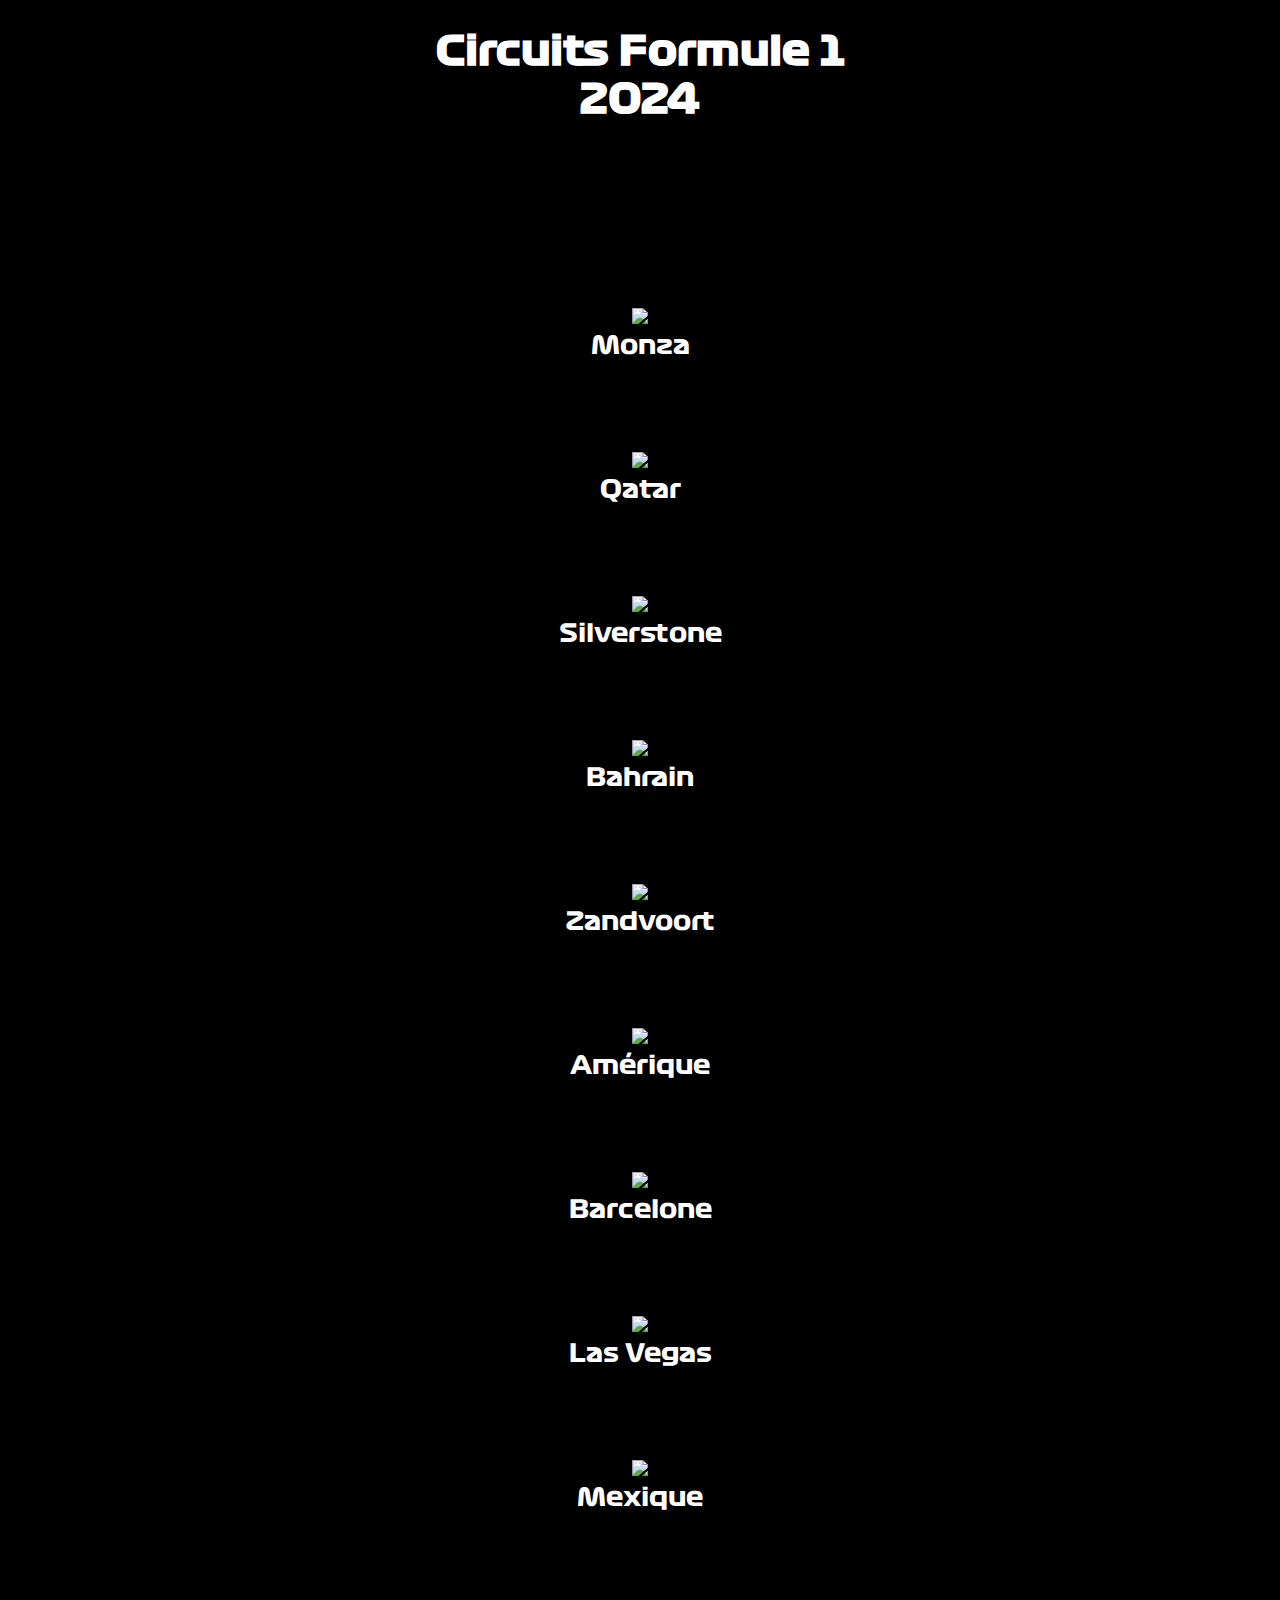
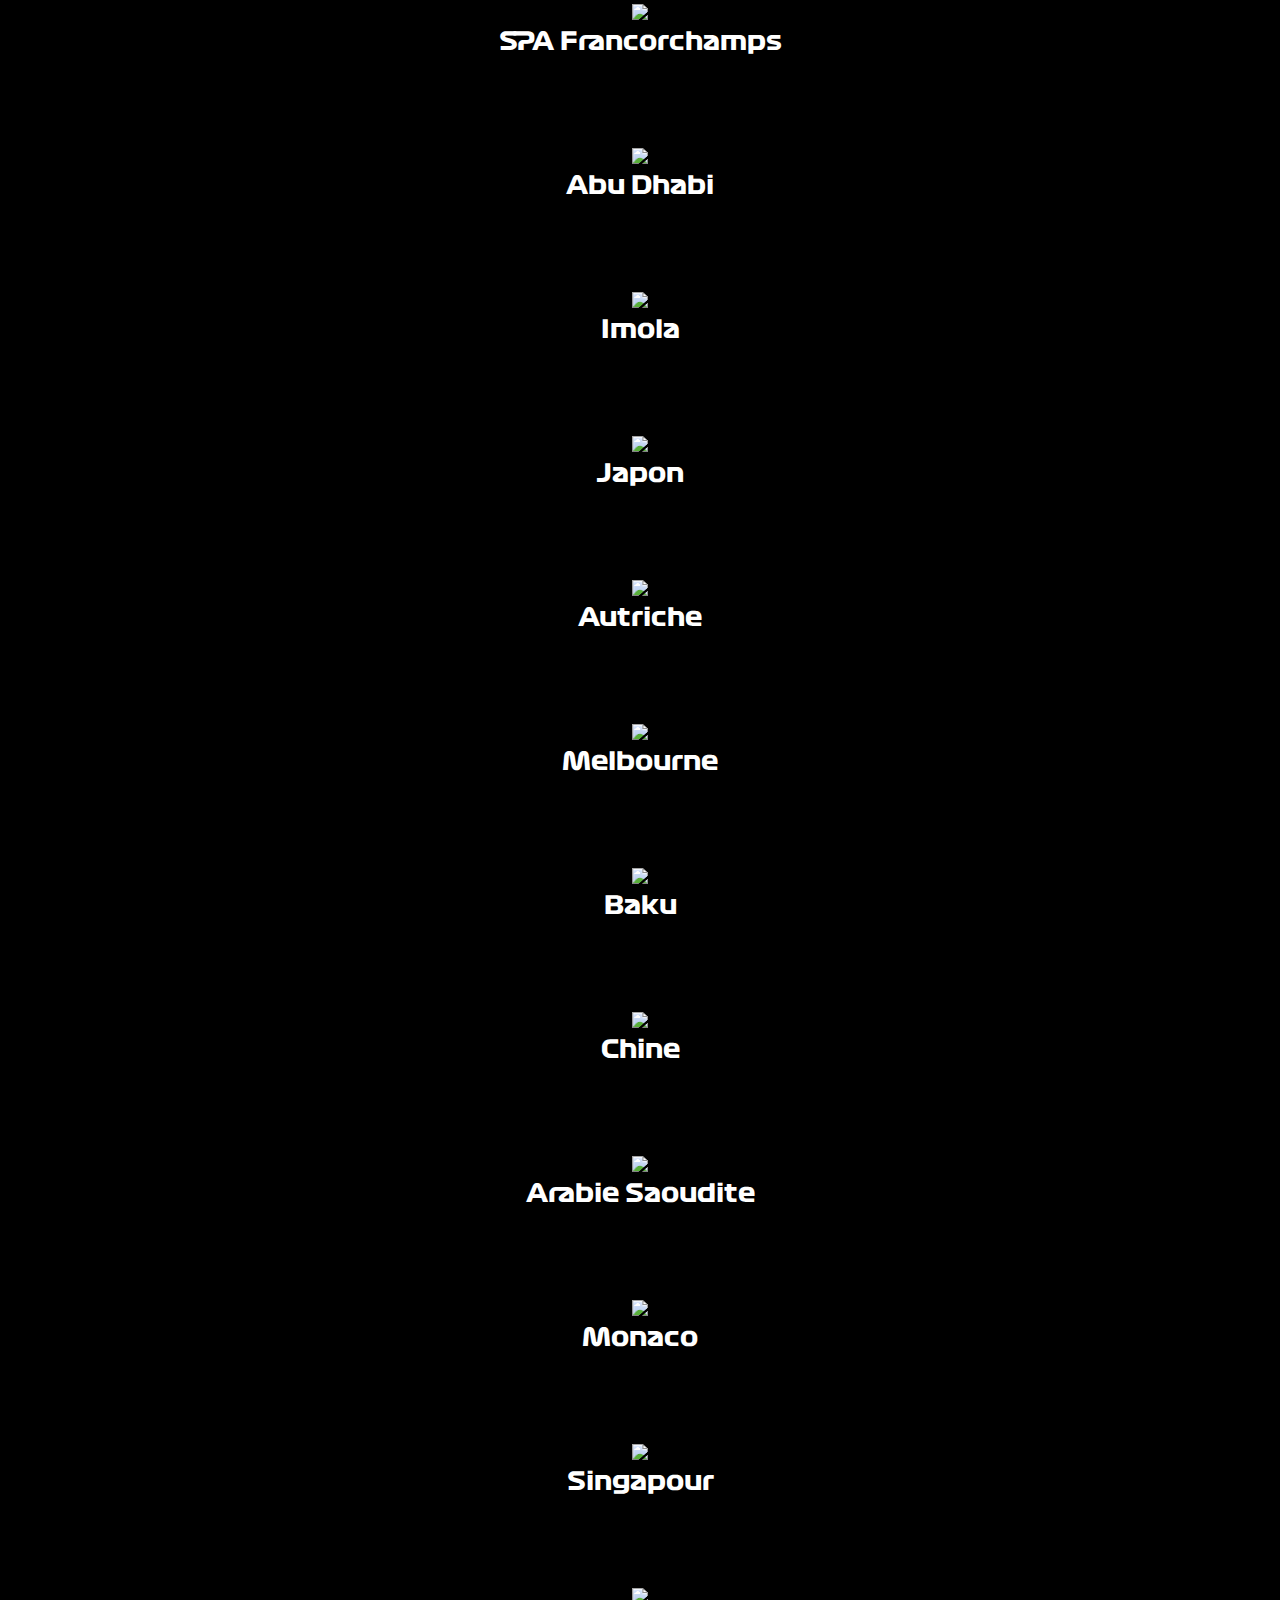
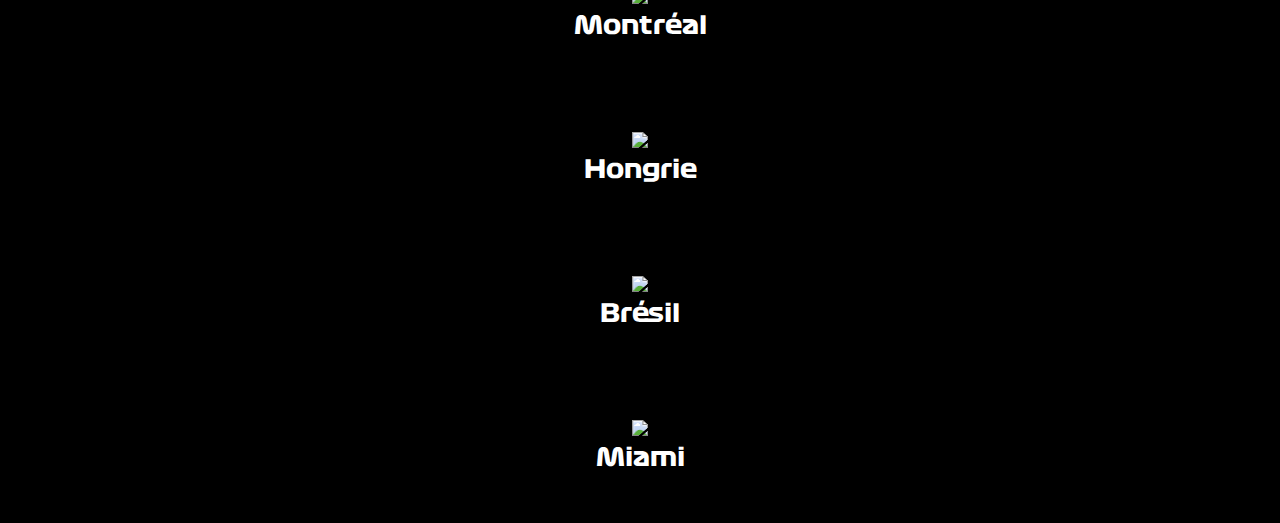
==== noaCad14.html @ b2163c83 "Add files via upload" ====
<!DOCTYPE html>
<html lang="fr">
<head>
    <meta charset="UTF-8">
    <meta name="viewport" content="width=device-width, initial-scale=1.0">
    <link rel="stylesheet" href="noaCad14.css">
    <title>Circuit Formule 1 2024</title>
</head>
<body>
    <h1>Circuits Formule 1<br>2024</h1>

    <div class="tracks">
        <img src="./IMGS/Italy-MONZA.png" width="300"/>
        <br/>
        <span>Monza</span>
    </div>

    <div class="tracks">
        <img src="./IMGS/Qatar.png" width="300"/>
        <br/>
        <span>Qatar</span>
    </div>

    <div class="tracks">
        <img src="./IMGS/Silverstone.png" width="300"/>
        <br/>
        <span>Silverstone</span>
    </div>

    <div class="tracks">
        <img src="./IMGS/bahrain.png" width="300"/>
        <br/>
        <span>Bahrain</span>
    </div>

    <div class="tracks">
        <img src="./IMGS/Zandvoort.png" width="300"/>
        <br/>
        <span>Zandvoort</span>
    </div>

    <div class="tracks">
        <img src="./IMGS/Amerique.png" width="300"/>
        <br/>
        <span>Amérique</span>
    </div>

    <div class="tracks">
        <img src="./IMGS/Barcelone.png" width="300"/>
        <br/>
        <span>Barcelone</span>
    </div>

    <div class="tracks">
        <img src="./IMGS/Las-Vegas.png" width="300"/>
        <br/>
        <span>Las Vegas</span>
    </div>

    <div class="tracks">
        <img src="./IMGS/Mexique.png" width="300"/>
        <br/>
        <span>Mexique</span>
    </div>

    <div class="tracks">
        <img src="./IMGS/Belgique-SPA.png" width="300"/>
        <br/>
        <span>SPA Francorchamps</span>
    </div>

    <div class="tracks">
        <img src="./IMGS/Abu Dhabi.png" width="300"/>
        <br/>
        <span>Abu Dhabi</span>
    </div>

    <div class="tracks">
        <img src="./IMGS/Imola.png" width="300"/>
        <br/>
        <span>Imola</span>
    </div>

    <div class="tracks">
        <img src="./IMGS/Japon.png" width="300"/>
        <br/>
        <span>Japon</span>
    </div>

    <div class="tracks">
        <img src="./IMGS/Autriche.png" width="300"/>
        <br/>
        <span>Autriche</span>
    </div>

    <div class="tracks">
        <img src="./IMGS/Melbourne.png" width="300"/>
        <br/>
        <span>Melbourne</span>
    </div>

    <div class="tracks">
        <img src="./IMGS/Baku.png" width="300"/>
        <br/>
        <span>Baku</span>
    </div>

    <div class="tracks">
        <img src="./IMGS/Chine.png" width="300"/>
        <br/>
        <span>Chine</span>
    </div>

    <div class="tracks">
        <img src="./IMGS/Arabie-Saoudite.png" width="300"/>
        <br/>
        <span>Arabie Saoudite</span>
    </div>

    <div class="tracks">
        <img src="./IMGS/Monaco.png" width="300"/>
        <br/>
        <span>Monaco</span>
    </div>

    <div class="tracks">
        <img src="./IMGS/Singapour.png" width="300"/>
        <br/>
        <span>Singapour</span>
    </div>

    <div class="tracks">
        <img src="./IMGS/Canada.png" width="300"/>
        <br/>
        <span>Montréal</span>
    </div>

    <div class="tracks">
        <img src="./IMGS/Hongrie.png" width="300"/>
        <br/>
        <span>Hongrie</span>
    </div>

    <div class="tracks">
        <img src="./IMGS/Bresil.png" width="300"/>
        <br/>
        <span>Brésil</span>
    </div>

    <div class="tracks">
        <img src="./IMGS/Miami.png" width="300"/>
        <br/>
        <span>Miami</span>
    </div>
    
</body>
</html>
---- noaCad14.css ----
@font-face {
    font-family: Formula1-Bold;
    src: url("./Formula1-Bold.otf");
}

body {
    background-color: black;
}

h1 {
    color: white;
    display: block;
    text-align: center;
    font-family: Formula1-Bold;
    margin-bottom: 4ch;
    font-size: 40px;
}
.tracks{
    padding: 2ch;
    display: block;
    color: white;
    font-family: Formula1-Bold;
    font-size: 25px;
    text-align: center;
}
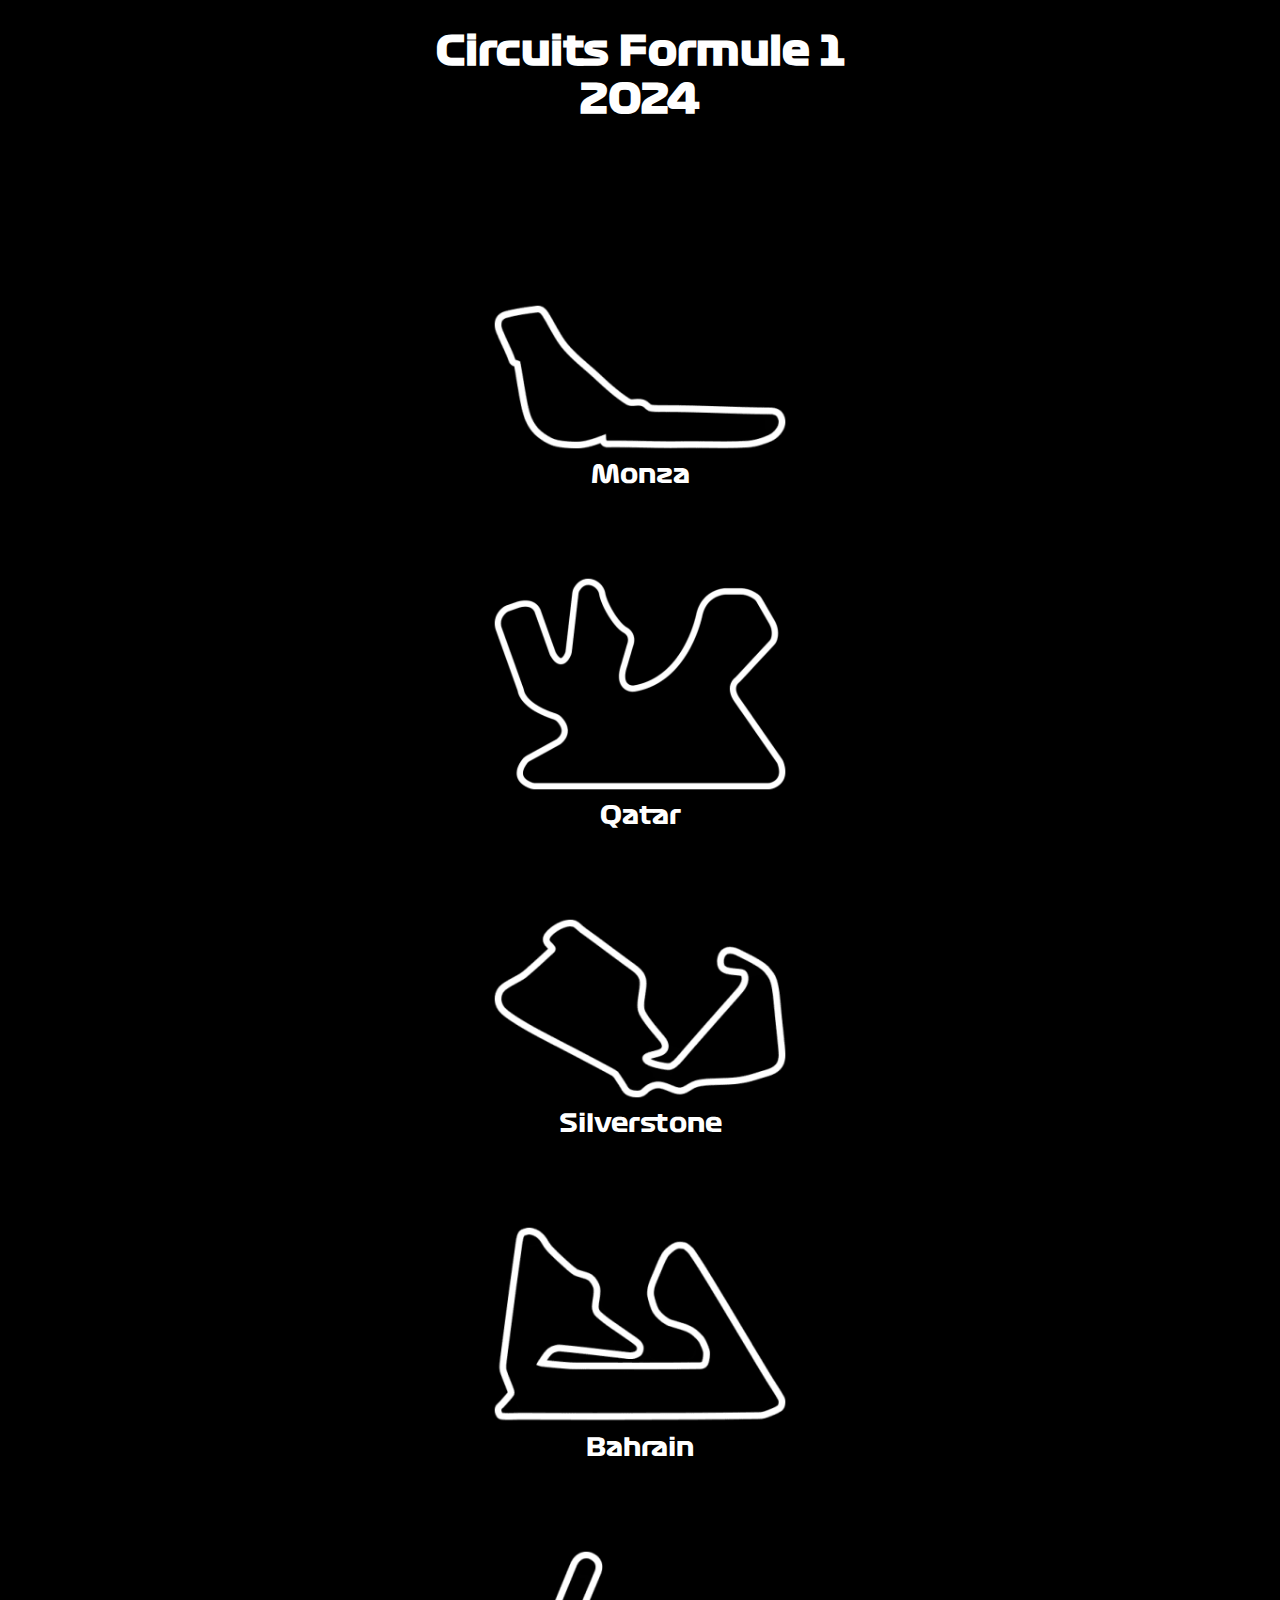
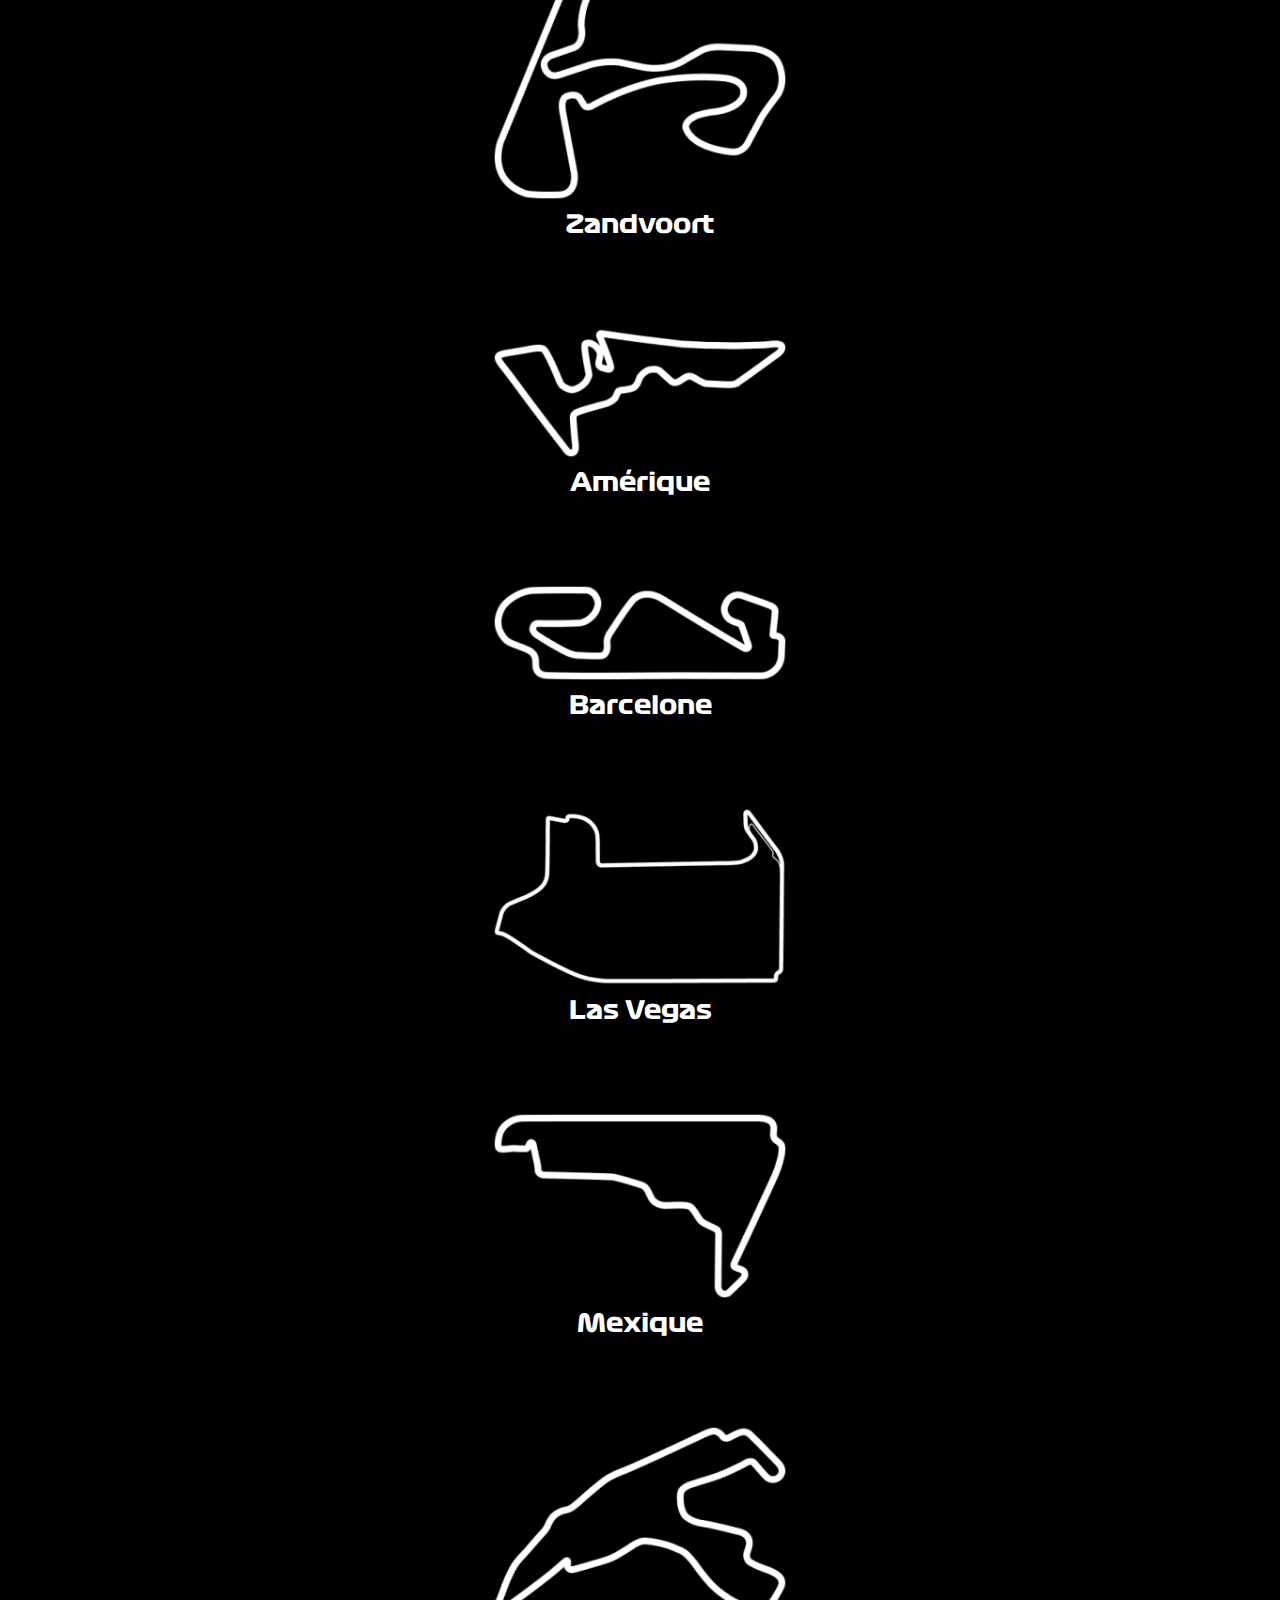
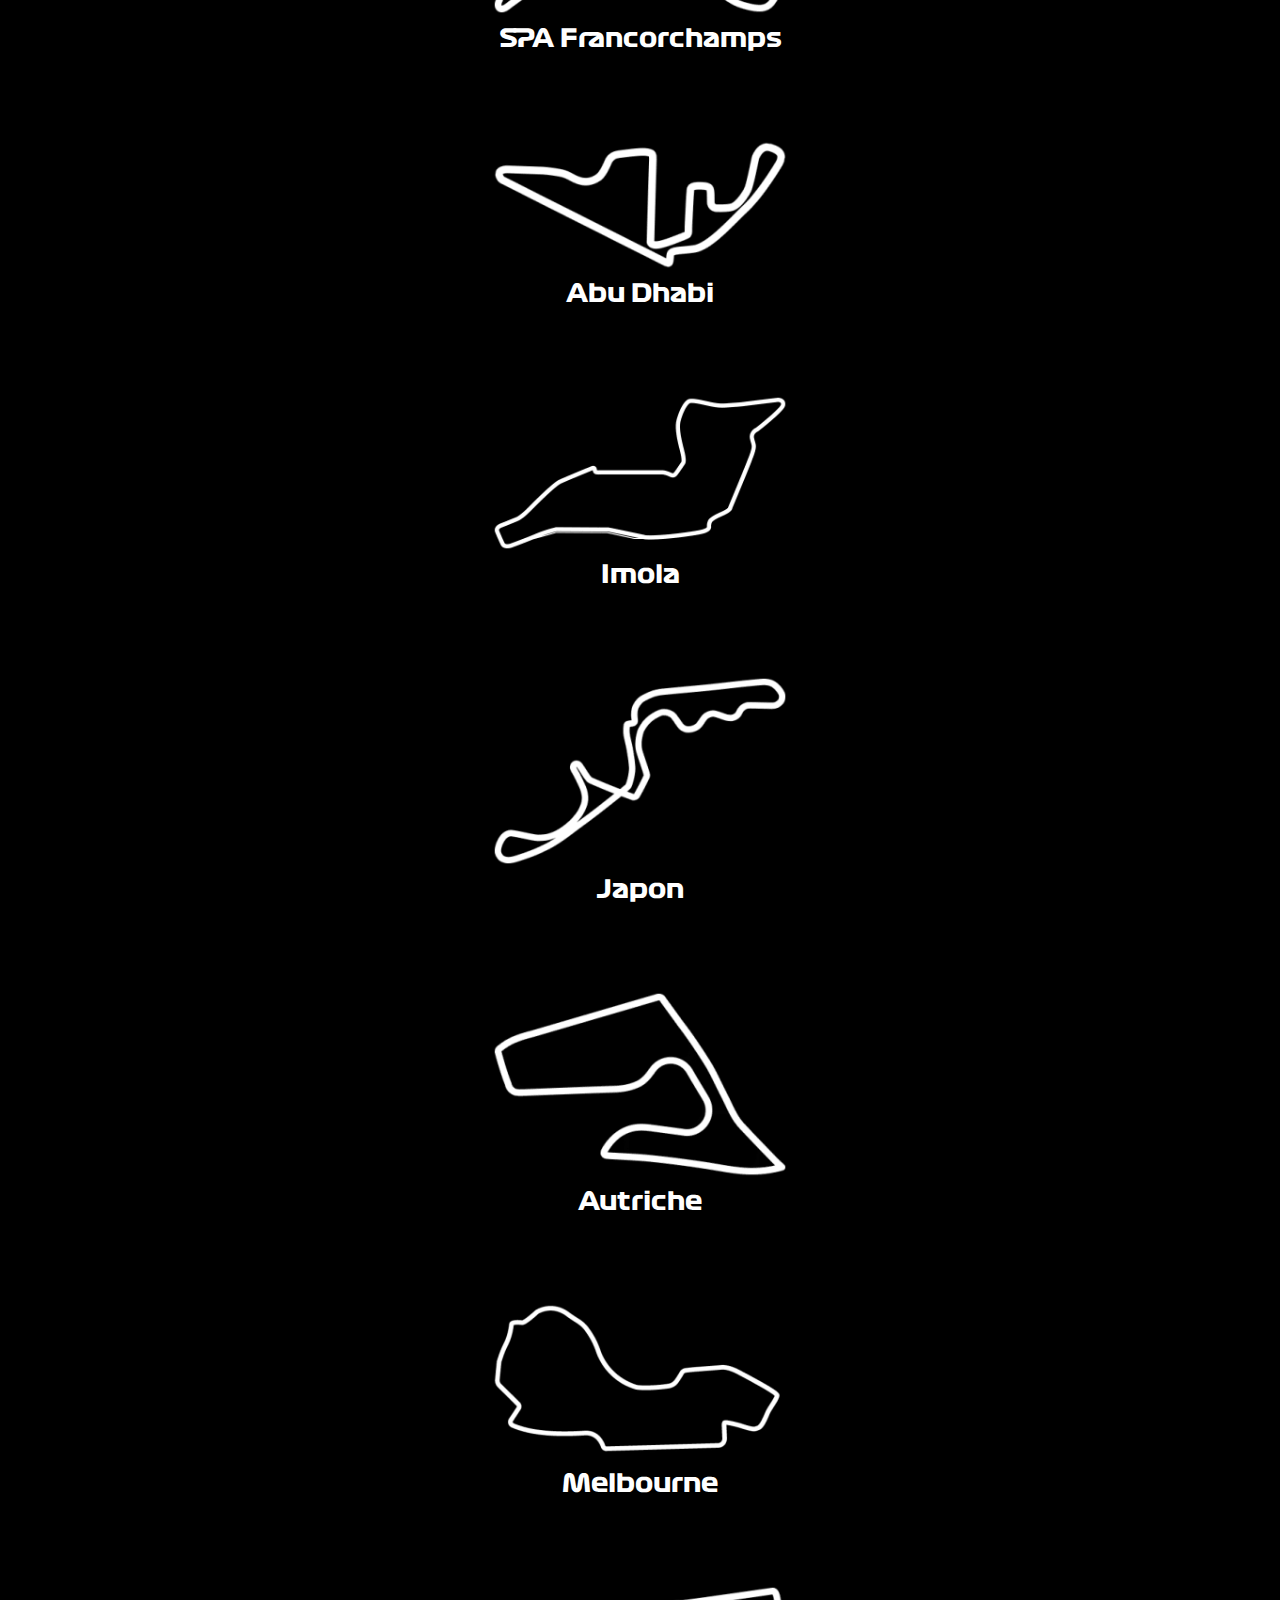
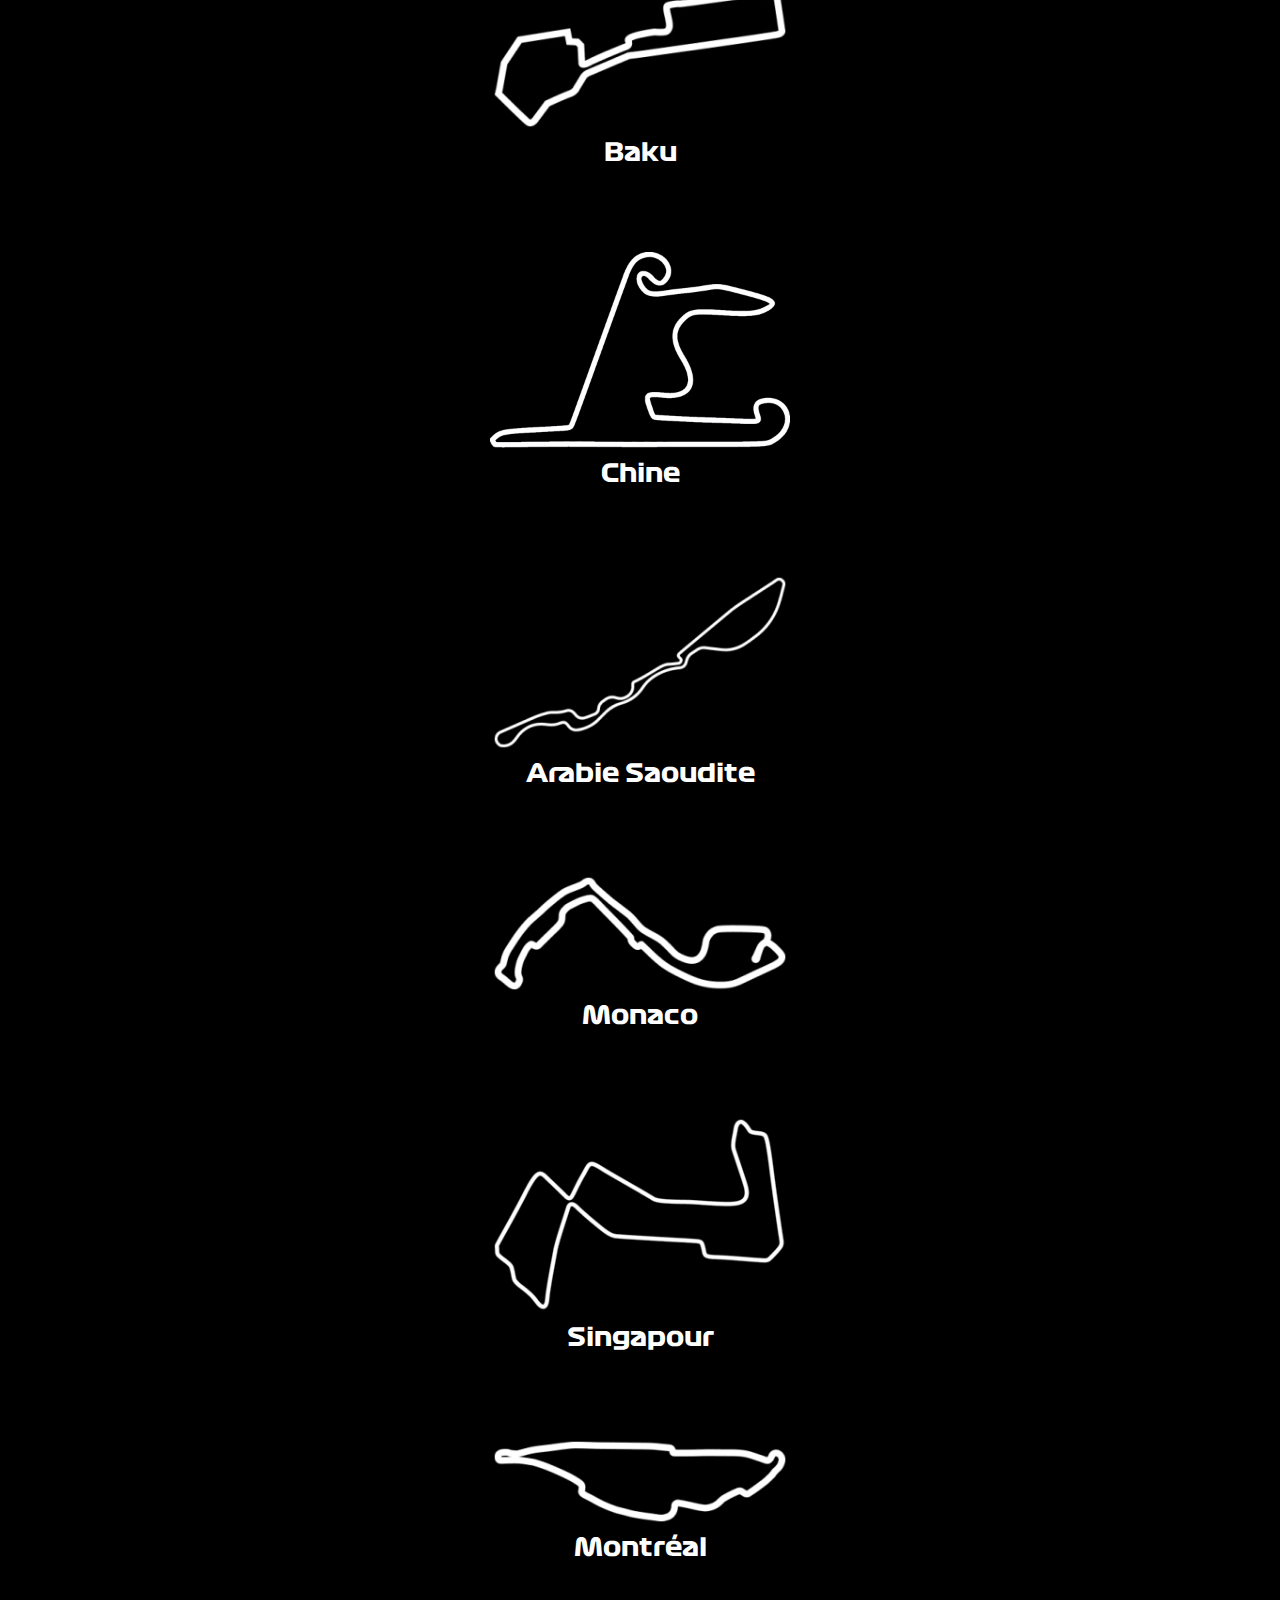
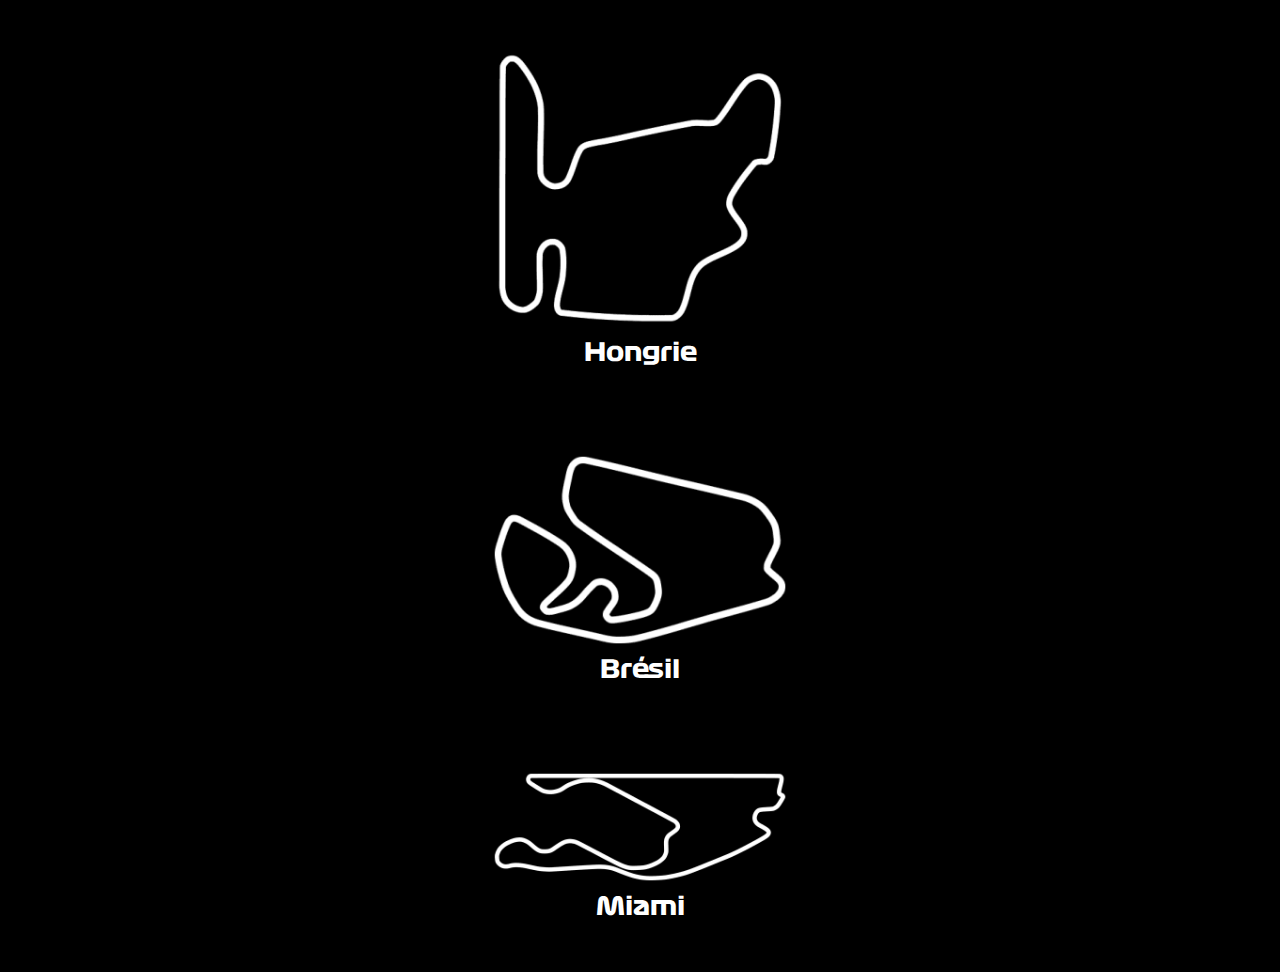
==== commit 1c06389b: "Update noaCad14.html" ====
--- a/noaCad14.html
+++ b/noaCad14.html
@@ -88,7 +88,7 @@
     </div>
 
     <div class="tracks">
-        <img src="./IMGS/Autriche.png" width="300"/>
+        <img src="./IMGS/autriche.png" width="300"/>
         <br/>
         <span>Autriche</span>
     </div>
@@ -154,4 +154,4 @@
     </div>
     
 </body>
-</html>+</html>
